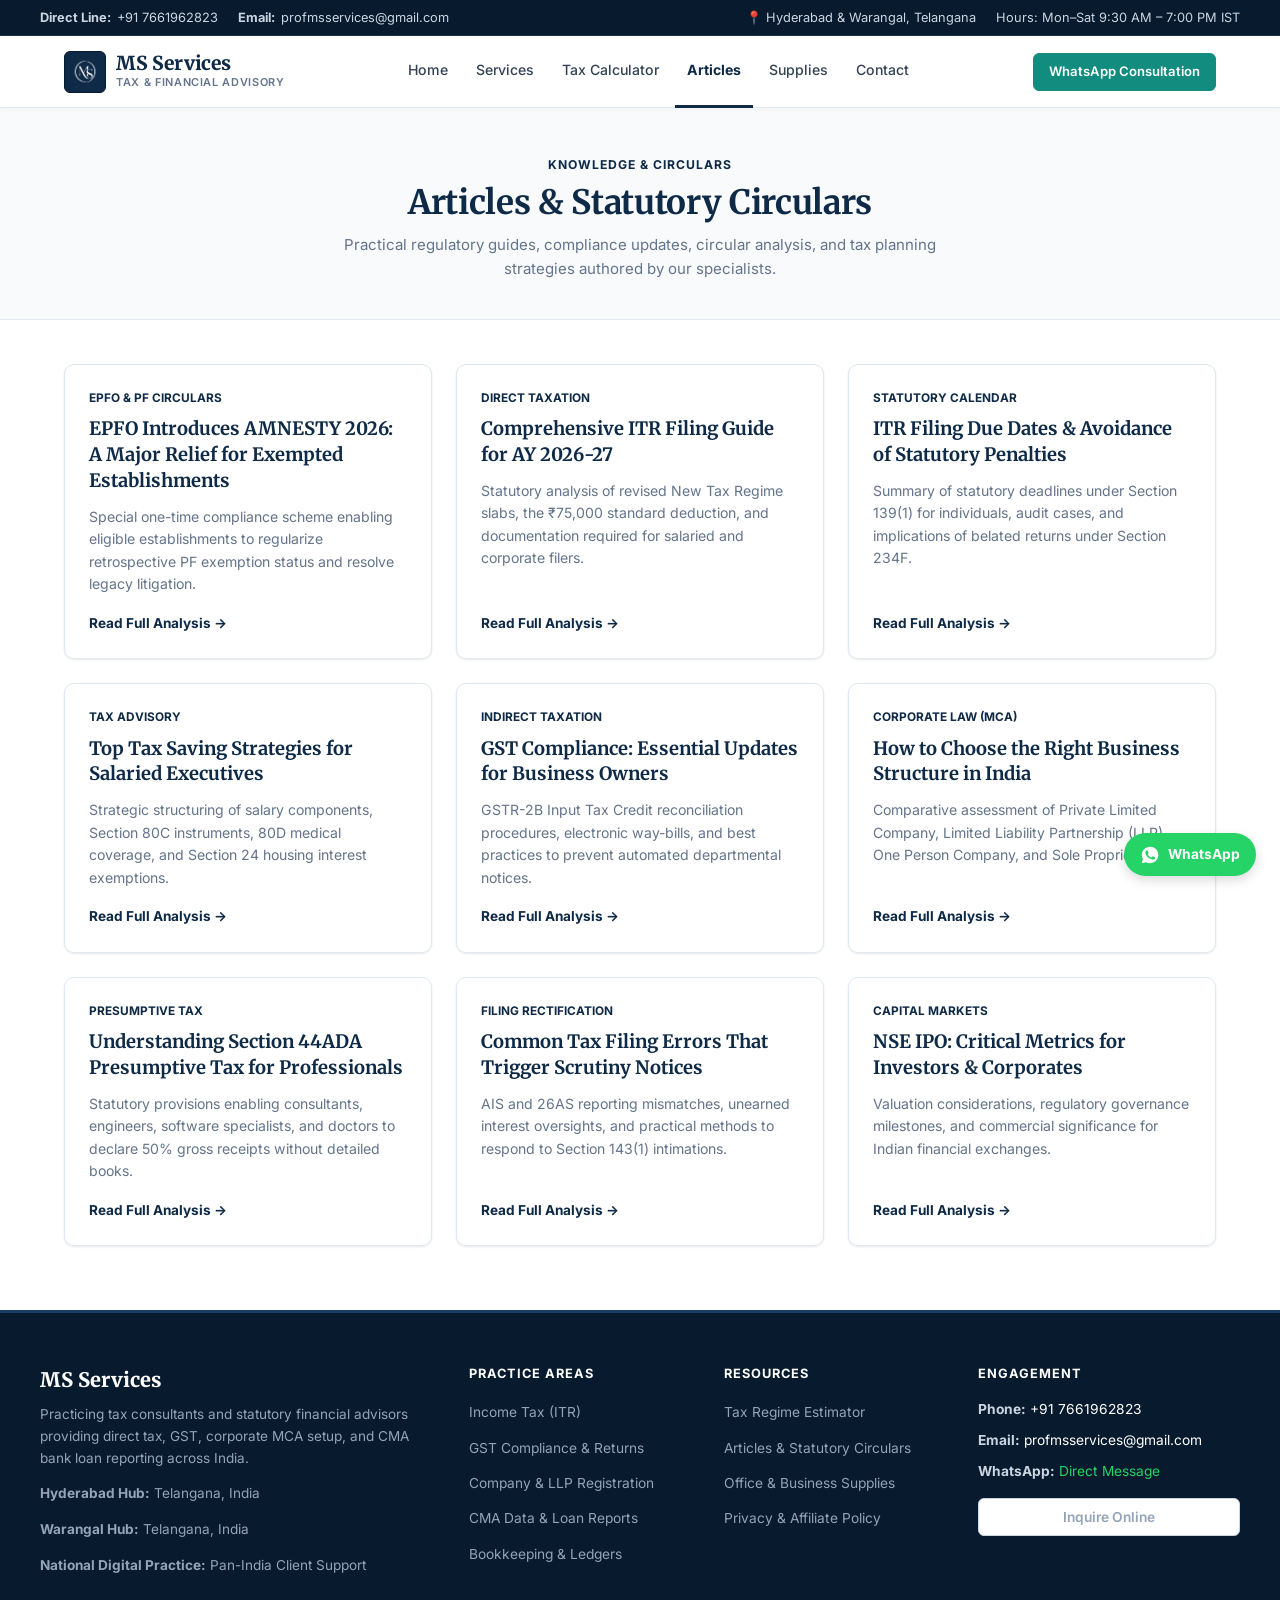
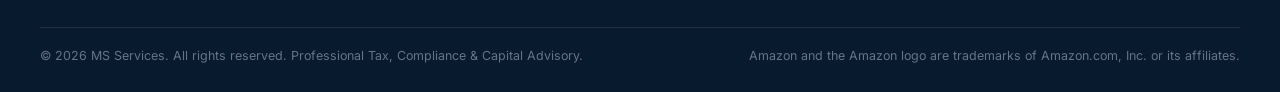
==== Blog.html @ 0d0933b2 "Serve website from repository root on Vercel" ====
<!DOCTYPE html>
<html lang="en">
<head>
  <meta charset="UTF-8">
  <meta name="viewport" content="width=device-width, initial-scale=1.0">
  <title>Articles &amp; Statutory Circulars | MS Services</title>
  <meta name="description" content="Stay updated with practical guides, regulatory alerts, EPFO circulars, GST changes, and tax planning strategies from MS Services.">
  <meta name="keywords" content="MS Services blog, tax updates, EPFO amnesty 2026, GST guide, income tax filing AY 2026-27">
  <meta name="author" content="MS Services">
  <meta property="og:title" content="Articles &amp; Statutory Circulars | MS Services">
  <meta property="og:description" content="Regulatory updates, statutory deadlines, and tax-saving strategies.">
  <meta property="og:image" content="./logo.png">
  <meta property="og:url" content="https://msservices.co.in/Blog.html">
  <meta property="og:type" content="website">
  <link rel="icon" href="./images/favicon.ico?v=20260416" type="image/x-icon">
  <link rel="preconnect" href="https://fonts.googleapis.com">
  <link rel="preconnect" href="https://fonts.gstatic.com" crossorigin>
  <link href="https://fonts.googleapis.com/css2?family=Inter:wght@400;500;600;700&family=Merriweather:ital,wght@0,300;0,400;0,700;0,900;1,300;1,400&display=swap" rel="stylesheet">
  <link rel="stylesheet" href="style.css">
  <script async src="https://www.googletagmanager.com/gtag/js?id=G-9DPBVBZS5V"></script>
  <script>
    window.dataLayer = window.dataLayer || [];
    function gtag(){dataLayer.push(arguments);}
    gtag('js', new Date());
    gtag('config', 'G-9DPBVBZS5V');
  </script>
</head>
<body>

  <!-- TOP UTILITY BAR -->
  <div class="utility-bar">
    <div class="utility-inner">
      <div class="utility-left">
        <span class="utility-item">
          <strong>Direct Line:</strong> <a href="tel:+917661962823">+91 7661962823</a>
        </span>
        <span class="utility-item">
          <strong>Email:</strong> <a href="mailto:profmsservices@gmail.com">profmsservices@gmail.com</a>
        </span>
      </div>
      <div class="utility-right">
        <span class="utility-item">📍 Hyderabad &amp; Warangal, Telangana</span>
        <span class="utility-item">Hours: Mon–Sat 9:30 AM – 7:00 PM IST</span>
      </div>
    </div>
  </div>

  <!-- NAVIGATION HEADER -->
  <header class="site-header">
    <div class="header-inner">
      <a href="index.html" class="brand-logo" aria-label="MS Services Home">
        <span class="logo-box">
          <img src="logo.png" alt="MS Services logo">
        </span>
        <div class="brand-info">
          <span class="brand-name">MS Services</span>
          <span class="brand-sub">Tax &amp; Financial Advisory</span>
        </div>
      </a>

      <nav class="desktop-nav" aria-label="Primary Navigation">
        <a href="index.html">Home</a>
        <a href="services.html">Services</a>
        <a href="index.html#calculator">Tax Calculator</a>
        <a href="Blog.html" class="active">Articles</a>
        <a href="products.html">Supplies</a>
        <a href="contact.html">Contact</a>
      </nav>

      <div class="header-actions">
        <a href="https://wa.me/917661962823?text=Hi%20MS%20Services,%20I%20would%20like%20to%20consult%20regarding%20tax%20and%20compliance%20services." target="_blank" rel="noopener" class="btn btn-whatsapp btn-sm">
          <span>WhatsApp Consultation</span>
        </a>
        <button class="mobile-toggle" id="mobile-menu-toggle" aria-label="Toggle navigation menu" aria-expanded="false">
          <span class="bar"></span>
          <span class="bar"></span>
          <span class="bar"></span>
        </button>
      </div>
    </div>

    <!-- Mobile Drawer -->
    <div class="mobile-drawer" id="mobile-drawer" aria-hidden="true">
      <div class="mobile-nav-links">
        <a href="index.html">Home</a>
        <a href="services.html">Services</a>
        <a href="index.html#calculator">Tax Calculator</a>
        <a href="Blog.html" class="active">Articles</a>
        <a href="products.html">Supplies</a>
        <a href="contact.html">Contact</a>
      </div>
      <div class="mobile-drawer-cta">
        <a href="https://wa.me/917661962823" target="_blank" rel="noopener" class="btn btn-whatsapp btn-block">Quick WhatsApp Chat</a>
      </div>
    </div>
  </header>

  <!-- PAGE HEADER BANNER (Consistent across all pages) -->
  <section class="page-header-banner">
    <div class="page-header-banner-inner">
      <span class="page-banner-eyebrow">Knowledge &amp; Circulars</span>
      <h1 class="page-banner-title">Articles &amp; Statutory Circulars</h1>
      <p class="page-banner-desc">Practical regulatory guides, compliance updates, circular analysis, and tax planning strategies authored by our specialists.</p>
    </div>
  </section>

  <!-- PAGE CONTENT CONTAINER -->
  <main class="page-content-container" id="main-content">

    <div class="blog-corporate-grid">
      <a class="blog-corporate-card" href="blog-detail.html?blog=epfo-amnesty-2026" data-blog-id="epfo-amnesty-2026">
        <div>
          <span class="blog-category-tag">EPFO &amp; PF Circulars</span>
          <h2>EPFO Introduces AMNESTY 2026: A Major Relief for Exempted Establishments</h2>
          <p style="font-size: 0.88rem; color: var(--text-muted); line-height: 1.6;">Special one-time compliance scheme enabling eligible establishments to regularize retrospective PF exemption status and resolve legacy litigation.</p>
        </div>
        <span class="blog-read-indicator">Read Full Analysis &rarr;</span>
      </a>

      <a class="blog-corporate-card" href="blog-detail.html?blog=itr-filing-ay-2026-27" data-blog-id="itr-filing-ay-2026-27">
        <div>
          <span class="blog-category-tag">Direct Taxation</span>
          <h2>Comprehensive ITR Filing Guide for AY 2026-27</h2>
          <p style="font-size: 0.88rem; color: var(--text-muted); line-height: 1.6;">Statutory analysis of revised New Tax Regime slabs, the ₹75,000 standard deduction, and documentation required for salaried and corporate filers.</p>
        </div>
        <span class="blog-read-indicator">Read Full Analysis &rarr;</span>
      </a>

      <a class="blog-corporate-card" href="blog-detail.html?blog=itr-filing-due-date-ay-2026-27" data-blog-id="itr-filing-due-date-ay-2026-27">
        <div>
          <span class="blog-category-tag">Statutory Calendar</span>
          <h2>ITR Filing Due Dates &amp; Avoidance of Statutory Penalties</h2>
          <p style="font-size: 0.88rem; color: var(--text-muted); line-height: 1.6;">Summary of statutory deadlines under Section 139(1) for individuals, audit cases, and implications of belated returns under Section 234F.</p>
        </div>
        <span class="blog-read-indicator">Read Full Analysis &rarr;</span>
      </a>

      <a class="blog-corporate-card" href="blog-detail.html?blog=tax-saving-tips" data-blog-id="tax-saving-tips">
        <div>
          <span class="blog-category-tag">Tax Advisory</span>
          <h2>Top Tax Saving Strategies for Salaried Executives</h2>
          <p style="font-size: 0.88rem; color: var(--text-muted); line-height: 1.6;">Strategic structuring of salary components, Section 80C instruments, 80D medical coverage, and Section 24 housing interest exemptions.</p>
        </div>
        <span class="blog-read-indicator">Read Full Analysis &rarr;</span>
      </a>

      <a class="blog-corporate-card" href="blog-detail.html?blog=gst-compliance" data-blog-id="gst-compliance">
        <div>
          <span class="blog-category-tag">Indirect Taxation</span>
          <h2>GST Compliance: Essential Updates for Business Owners</h2>
          <p style="font-size: 0.88rem; color: var(--text-muted); line-height: 1.6;">GSTR-2B Input Tax Credit reconciliation procedures, electronic way-bills, and best practices to prevent automated departmental notices.</p>
        </div>
        <span class="blog-read-indicator">Read Full Analysis &rarr;</span>
      </a>

      <a class="blog-corporate-card" href="blog-detail.html?blog=business-incorporation" data-blog-id="business-incorporation">
        <div>
          <span class="blog-category-tag">Corporate Law (MCA)</span>
          <h2>How to Choose the Right Business Structure in India</h2>
          <p style="font-size: 0.88rem; color: var(--text-muted); line-height: 1.6;">Comparative assessment of Private Limited Company, Limited Liability Partnership (LLP), One Person Company, and Sole Proprietorship.</p>
        </div>
        <span class="blog-read-indicator">Read Full Analysis &rarr;</span>
      </a>

      <a class="blog-corporate-card" href="blog-detail.html?blog=financial-planning" data-blog-id="financial-planning">
        <div>
          <span class="blog-category-tag">Presumptive Tax</span>
          <h2>Understanding Section 44ADA Presumptive Tax for Professionals</h2>
          <p style="font-size: 0.88rem; color: var(--text-muted); line-height: 1.6;">Statutory provisions enabling consultants, engineers, software specialists, and doctors to declare 50% gross receipts without detailed books.</p>
        </div>
        <span class="blog-read-indicator">Read Full Analysis &rarr;</span>
      </a>

      <a class="blog-corporate-card" href="blog-detail.html?blog=income-tax-filing" data-blog-id="income-tax-filing">
        <div>
          <span class="blog-category-tag">Filing Rectification</span>
          <h2>Common Tax Filing Errors That Trigger Scrutiny Notices</h2>
          <p style="font-size: 0.88rem; color: var(--text-muted); line-height: 1.6;">AIS and 26AS reporting mismatches, unearned interest oversights, and practical methods to respond to Section 143(1) intimations.</p>
        </div>
        <span class="blog-read-indicator">Read Full Analysis &rarr;</span>
      </a>

      <a class="blog-corporate-card" href="blog-detail.html?blog=nse-ipo" data-blog-id="nse-ipo">
        <div>
          <span class="blog-category-tag">Capital Markets</span>
          <h2>NSE IPO: Critical Metrics for Investors &amp; Corporates</h2>
          <p style="font-size: 0.88rem; color: var(--text-muted); line-height: 1.6;">Valuation considerations, regulatory governance milestones, and commercial significance for Indian financial exchanges.</p>
        </div>
        <span class="blog-read-indicator">Read Full Analysis &rarr;</span>
      </a>
    </div>
  </main>

  <!-- FOOTER -->
  <footer class="site-footer">
    <div class="footer-inner">
      <div class="footer-top-grid">
        <div class="footer-brand">
          <h3>MS Services</h3>
          <p>Practicing tax consultants and statutory financial advisors providing direct tax, GST, corporate MCA setup, and CMA bank loan reporting across India.</p>
          <div class="footer-offices-box">
            <p><strong>Hyderabad Hub:</strong> Telangana, India</p>
            <p><strong>Warangal Hub:</strong> Telangana, India</p>
            <p style="margin-top: 4px;"><strong>National Digital Practice:</strong> Pan-India Client Support</p>
          </div>
        </div>

        <div class="footer-col-nav">
          <h4>Practice Areas</h4>
          <ul>
            <li><a href="services.html?service=it-filings">Income Tax (ITR)</a></li>
            <li><a href="services.html?service=gst-filings">GST Compliance &amp; Returns</a></li>
            <li><a href="services.html?service=incorporation">Company &amp; LLP Registration</a></li>
            <li><a href="services.html?service=project-reporting">CMA Data &amp; Loan Reports</a></li>
            <li><a href="services.html?service=accounting-bookkeeping">Bookkeeping &amp; Ledgers</a></li>
          </ul>
        </div>

        <div class="footer-col-nav">
          <h4>Resources</h4>
          <ul>
            <li><a href="index.html#calculator">Tax Regime Estimator</a></li>
            <li><a href="Blog.html">Articles &amp; Statutory Circulars</a></li>
            <li><a href="products.html">Office &amp; Business Supplies</a></li>
            <li><a href="privacy-policy.html">Privacy &amp; Affiliate Policy</a></li>
          </ul>
        </div>

        <div class="footer-col-nav">
          <h4>Engagement</h4>
          <p style="font-size: 0.86rem; color: #cbd5e1; margin-bottom: 8px;"><strong>Phone:</strong> <a href="tel:+917661962823" style="color:#ffffff;">+91 7661962823</a></p>
          <p style="font-size: 0.86rem; color: #cbd5e1; margin-bottom: 8px;"><strong>Email:</strong> <a href="mailto:profmsservices@gmail.com" style="color:#ffffff;">profmsservices@gmail.com</a></p>
          <p style="font-size: 0.86rem; color: #cbd5e1; margin-bottom: 16px;"><strong>WhatsApp:</strong> <a href="https://wa.me/917661962823" target="_blank" rel="noopener" style="color:#25d366;">Direct Message</a></p>
          <a href="contact.html" class="btn btn-secondary btn-sm btn-block">Inquire Online</a>
        </div>
      </div>

      <div class="footer-bottom-bar">
        <p>&copy; 2026 MS Services. All rights reserved. Professional Tax, Compliance &amp; Capital Advisory.</p>
        <p>Amazon and the Amazon logo are trademarks of Amazon.com, Inc. or its affiliates.</p>
      </div>
    </div>
  </footer>

  <!-- Floating WhatsApp CTA (Refined) -->
  <a href="https://wa.me/917661962823?text=Hi%20MS%20Services,%20I%20would%20like%20to%20consult%20regarding%20tax%20and%20compliance%20services." target="_blank" rel="noopener" class="floating-whatsapp" aria-label="WhatsApp Consultation">
    <svg viewBox="0 0 24 24" aria-hidden="true" fill="currentColor">
      <path d="M12.04 2c-5.46 0-9.91 4.45-9.91 9.91 0 1.75.46 3.45 1.32 4.95L2.05 22l5.25-1.38c1.45.79 3.08 1.21 4.74 1.21 5.46 0 9.91-4.45 9.91-9.91 0-2.65-1.03-5.14-2.9-7.01A9.82 9.82 0 0012.04 2zm5.79 14.07c-.24.68-1.4 1.25-1.93 1.29-.49.03-1.12.05-1.81-.11-.42-.11-.96-.31-1.66-.61-2.9-1.25-4.79-4.15-4.94-4.35-.15-.2-1.18-1.56-1.18-2.97 0-1.41.75-2.11 1.01-2.4.26-.29.58-.36.78-.36.19 0 .39 0 .56.01.18.01.43-.07.67.51.24.58.83 2.03.91 2.18.07.15.12.33.02.53-.1.2-.15.33-.3.5-.15.18-.32.4-.45.54-.15.15-.3.31-.13.61.17.29.76 1.25 1.63 2.02 1.12.99 2.07 1.3 2.36 1.45.29.15.46.12.63-.07.17-.2.74-.86.94-1.15.2-.29.4-.24.67-.14.27.1 1.72.81 2.02.96.3.15.5.22.57.35.07.12.07.7-.17 1.38z"/>
    </svg>
    <span>WhatsApp</span>
  </a>

  <script src="script.js"></script>
</body>
</html>
---- style.css ----
/* ===================================================================
   MS SERVICES - PROFESSIONAL CORPORATE DESIGN SYSTEM
   Chartered Tax, Statutory Compliance & Financial Advisory
   Clean, Authoritative, Institutional Design
   =================================================================== */

:root {
  /* Brand Palette - Deep Corporate Navy & Trust Tones */
  --navy-primary: #0e2a47;
  --navy-dark: #081a2e;
  --navy-light: #183e66;
  --navy-surface: #f0f4f8;

  --accent-gold: #9a6b22;
  --accent-gold-light: #fef3c7;
  --accent-green: #0d5f3a;
  --accent-green-light: #ecfdf5;

  /* Surfaces & Neutrals */
  --bg-page: #ffffff;
  --bg-subtle: #f8fafc;
  --bg-muted: #f1f5f9;
  --bg-card: #ffffff;
  --bg-highlight: #f8fafc;

  /* Borders & Dividers */
  --border-hairline: #e2e8f0;
  --border-medium: #cbd5e1;
  --border-focus: #0e2a47;

  /* Text Colors */
  --text-heading: #0f172a;
  --text-body: #334155;
  --text-muted: #64748b;
  --text-light: #94a3b8;
  --text-inverse: #ffffff;

  /* Amazon Affiliate Brand */
  --amazon-gold: #e67a00;
  --amazon-gold-hover: #cc6c00;

  /* Typography */
  --font-serif: 'Merriweather', Georgia, 'Times New Roman', serif;
  --font-sans: 'Inter', -apple-system, BlinkMacSystemFont, 'Segoe UI', Roboto, sans-serif;

  /* Geometry & Shadows */
  --radius-xs: 4px;
  --radius-sm: 6px;
  --radius-md: 10px;
  --radius-lg: 14px;
  --shadow-subtle: 0 1px 3px rgba(15, 23, 42, 0.06), 0 1px 2px rgba(15, 23, 42, 0.04);
  --shadow-card: 0 4px 6px -1px rgba(15, 23, 42, 0.05), 0 2px 4px -2px rgba(15, 23, 42, 0.05);
  --shadow-hover: 0 10px 15px -3px rgba(15, 23, 42, 0.08), 0 4px 6px -4px rgba(15, 23, 42, 0.04);
  --transition-normal: 0.15s ease-in-out;
}

/* Base Reset */
*, *::before, *::after {
  box-sizing: border-box;
  margin: 0;
  padding: 0;
}

html {
  font-size: 16px;
  scroll-behavior: smooth;
  scroll-padding-top: 110px;
}

body {
  min-height: 100vh;
  display: flex;
  flex-direction: column;
  background-color: var(--bg-page);
  color: var(--text-body);
  font-family: var(--font-sans);
  line-height: 1.65;
  -webkit-font-smoothing: antialiased;
  -moz-osx-font-smoothing: grayscale;
  overflow-x: hidden;
}

a {
  color: inherit;
  text-decoration: none;
  transition: color var(--transition-normal);
}

img, svg {
  display: block;
  max-width: 100%;
}

button, input, textarea, select {
  font: inherit;
}

/* ===================================================================
   TOP UTILITY BAR (STABLE FIXED HEIGHT)
   =================================================================== */
.utility-bar {
  background-color: var(--navy-dark);
  color: #cbd5e1;
  font-size: 0.8rem;
  height: 36px;
  min-height: 36px;
  max-height: 36px;
  padding: 0 24px;
  display: flex;
  align-items: center;
  border-bottom: 1px solid rgba(255, 255, 255, 0.1);
  box-sizing: border-box;
}

.utility-inner {
  max-width: 1200px;
  width: 100%;
  margin: 0 auto;
  display: flex;
  align-items: center;
  justify-content: space-between;
  gap: 16px;
}

.utility-left, .utility-right {
  display: flex;
  align-items: center;
  gap: 20px;
  white-space: nowrap;
}

.utility-item {
  display: inline-flex;
  align-items: center;
  gap: 6px;
}

.utility-item a:hover {
  color: #ffffff;
  text-decoration: underline;
}

/* ===================================================================
   NAVIGATION HEADER (FIXED 72PX - ZERO LAYOUT SHIFT OR JUMP)
   =================================================================== */
.site-header {
  position: sticky;
  top: 0;
  left: 0;
  right: 0;
  z-index: 100;
  background-color: #ffffff;
  border-bottom: 1px solid var(--border-hairline);
  box-shadow: 0 2px 4px rgba(15, 23, 42, 0.03);
  height: 72px;
  min-height: 72px;
  max-height: 72px;
  box-sizing: border-box;
}

.header-inner {
  max-width: 1200px;
  width: 100%;
  margin: 0 auto;
  padding: 0 24px;
  height: 72px;
  min-height: 72px;
  max-height: 72px;
  display: flex;
  align-items: center;
  justify-content: space-between;
  gap: 16px;
  box-sizing: border-box;
}

.brand-logo {
  display: flex;
  align-items: center;
  gap: 10px;
  text-decoration: none;
  flex-shrink: 0;
}

.logo-box {
  width: 42px;
  height: 42px;
  border-radius: var(--radius-sm);
  background-color: var(--navy-primary);
  border: 1px solid var(--navy-dark);
  display: flex;
  align-items: center;
  justify-content: center;
  padding: 5px;
  flex-shrink: 0;
}

.logo-box img {
  width: 100%;
  height: 100%;
  object-fit: contain;
}

.brand-info {
  display: flex;
  flex-direction: column;
  white-space: nowrap;
}

.brand-name {
  font-size: 1.2rem;
  font-weight: 800;
  color: var(--navy-primary);
  font-family: var(--font-serif);
  letter-spacing: -0.01em;
  line-height: 1.15;
  white-space: nowrap;
}

.brand-sub {
  font-size: 0.68rem;
  font-weight: 600;
  color: var(--text-muted);
  text-transform: uppercase;
  letter-spacing: 0.06em;
  white-space: nowrap;
}

.desktop-nav {
  display: flex;
  align-items: center;
  gap: 4px;
  height: 72px;
  flex-shrink: 0;
}

.desktop-nav a {
  display: inline-flex;
  align-items: center;
  height: 72px;
  padding: 0 12px;
  font-size: 0.88rem;
  font-weight: 500;
  color: var(--text-body);
  white-space: nowrap;
  border-bottom: 3px solid transparent;
  box-sizing: border-box;
  line-height: 1;
  transition: color var(--transition-normal), border-color var(--transition-normal);
}

.desktop-nav a:hover {
  color: var(--navy-primary);
  border-bottom-color: var(--border-medium);
}

.desktop-nav a.active {
  color: var(--navy-primary);
  font-weight: 700;
  border-bottom-color: var(--navy-primary);
}

.header-actions {
  display: flex;
  align-items: center;
  gap: 12px;
  flex-shrink: 0;
}

/* Institutional Button Component Styles */
.btn {
  display: inline-flex;
  align-items: center;
  justify-content: center;
  gap: 8px;
  padding: 9px 18px;
  font-size: 0.88rem;
  font-weight: 600;
  border-radius: var(--radius-sm);
  border: 1px solid transparent;
  cursor: pointer;
  transition: all var(--transition-normal);
  white-space: nowrap;
  text-decoration: none;
  box-sizing: border-box;
}

.btn-primary {
  background-color: var(--navy-primary);
  color: #ffffff;
  border-color: var(--navy-primary);
}

.btn-primary:hover {
  background-color: var(--navy-dark);
  border-color: var(--navy-dark);
}

.btn-secondary {
  background-color: #ffffff;
  color: var(--navy-primary);
  border-color: var(--border-medium);
}

.btn-secondary:hover {
  background-color: var(--bg-subtle);
  border-color: var(--navy-primary);
}

.btn-whatsapp {
  background-color: #128c7e;
  color: #ffffff;
  border-color: #128c7e;
}

.btn-whatsapp:hover {
  background-color: #075e54;
}

.btn-sm {
  height: 38px;
  padding: 0 15px;
  font-size: 0.82rem;
}

.btn-block {
  width: 100%;
}

/* Mobile Toggle Hamburger */
.mobile-toggle {
  display: none;
  flex-direction: column;
  justify-content: center;
  align-items: center;
  gap: 5px;
  width: 38px;
  height: 38px;
  background: var(--bg-subtle);
  border: 1px solid var(--border-hairline);
  border-radius: var(--radius-sm);
  cursor: pointer;
}

.mobile-toggle .bar {
  width: 18px;
  height: 2px;
  background-color: var(--navy-primary);
  border-radius: 1px;
  transition: all var(--transition-normal);
}

.mobile-toggle.active .bar:nth-child(1) {
  transform: translateY(7px) rotate(45deg);
}
.mobile-toggle.active .bar:nth-child(2) {
  opacity: 0;
}
.mobile-toggle.active .bar:nth-child(3) {
  transform: translateY(-7px) rotate(-45deg);
}

.mobile-drawer {
  display: none;
  background: #ffffff;
  border-bottom: 1px solid var(--border-hairline);
  padding: 16px 24px 20px;
  box-shadow: 0 10px 15px -3px rgba(0, 0, 0, 0.05);
}

.mobile-drawer.open {
  display: block;
}

.mobile-nav-links {
  display: flex;
  flex-direction: column;
  gap: 4px;
  margin-bottom: 16px;
}

.mobile-nav-links a {
  padding: 10px 12px;
  font-size: 0.95rem;
  font-weight: 500;
  color: var(--text-heading);
  border-radius: var(--radius-sm);
}

.mobile-nav-links a:hover, .mobile-nav-links a.active {
  background-color: var(--bg-subtle);
  color: var(--navy-primary);
  font-weight: 600;
}

/* ===================================================================
   STANDARDIZED PAGE TITLE BANNER (FIXED AREA & UNIFORM SIZE)
   Fixes the heading size and layout shift across all subpages
   =================================================================== */
.page-header-banner {
  background-color: var(--bg-subtle);
  border-bottom: 1px solid var(--border-hairline);
  padding: 42px 24px 38px;
  text-align: center;
  width: 100%;
  box-sizing: border-box;
}

.page-header-banner-inner {
  max-width: 860px;
  margin: 0 auto;
}

.page-banner-eyebrow {
  display: inline-block;
  font-size: 0.76rem;
  font-weight: 700;
  text-transform: uppercase;
  letter-spacing: 0.08em;
  color: var(--navy-primary);
  margin-bottom: 8px;
  line-height: 1.2;
}

.page-banner-title {
  font-family: var(--font-serif);
  font-size: 2.1rem; /* FIXED UNIFORM SIZE ACROSS ALL INTERIOR PAGES */
  font-weight: 700;
  color: var(--navy-primary);
  line-height: 1.25;
  margin: 0 auto 10px;
  letter-spacing: -0.01em;
}

.page-banner-desc {
  font-size: 0.94rem;
  color: var(--text-muted);
  line-height: 1.6;
  max-width: 650px;
  margin: 0 auto;
}

.page-content-container {
  max-width: 1200px;
  margin: 0 auto;
  padding: 44px 24px 64px;
  width: 100%;
  box-sizing: border-box;
}

/* ===================================================================
   HERO SECTION (HOMEPAGE - STABLE FIXED GEOMETRY)
   =================================================================== */
.hero-corporate {
  background: linear-gradient(to bottom, #f8fafc 0%, #ffffff 100%);
  border-bottom: 1px solid var(--border-hairline);
  padding: 56px 24px 50px;
  box-sizing: border-box;
}

.hero-container {
  max-width: 1200px;
  margin: 0 auto;
  display: grid;
  grid-template-columns: 1.2fr 0.8fr;
  gap: 48px;
  align-items: center;
}

.hero-eyebrow {
  display: inline-block;
  font-size: 0.78rem;
  font-weight: 700;
  color: var(--navy-primary);
  text-transform: uppercase;
  letter-spacing: 0.08em;
  margin-bottom: 12px;
  border-bottom: 2px solid var(--navy-primary);
  padding-bottom: 2px;
}

.hero-title {
  font-family: var(--font-serif);
  font-size: 2.4rem; /* FIXED STABLE HERO HEADING */
  font-weight: 800;
  line-height: 1.2;
  color: var(--navy-primary);
  letter-spacing: -0.02em;
  margin-bottom: 16px;
}

.hero-text {
  font-size: 1.02rem;
  color: var(--text-body);
  line-height: 1.7;
  margin-bottom: 26px;
}

.hero-btn-row {
  display: flex;
  align-items: center;
  gap: 14px;
  flex-wrap: wrap;
  margin-bottom: 30px;
}

.hero-trust-bullets {
  display: flex;
  flex-wrap: wrap;
  gap: 18px;
  padding-top: 20px;
  border-top: 1px solid var(--border-hairline);
}

.trust-bullet {
  display: inline-flex;
  align-items: center;
  gap: 8px;
  font-size: 0.85rem;
  font-weight: 600;
  color: var(--text-heading);
}

.trust-check {
  width: 18px;
  height: 18px;
  color: var(--accent-green);
  flex-shrink: 0;
}

/* Hero Right Summary Card */
.hero-overview-card {
  background-color: #ffffff;
  border: 1px solid var(--border-hairline);
  border-radius: var(--radius-md);
  padding: 28px;
  box-shadow: var(--shadow-card);
}

.overview-card-header {
  border-bottom: 1px solid var(--border-hairline);
  padding-bottom: 14px;
  margin-bottom: 18px;
}

.overview-card-header h3 {
  font-size: 1.15rem;
  font-weight: 700;
  color: var(--navy-primary);
  font-family: var(--font-serif);
}

.overview-card-header p {
  font-size: 0.82rem;
  color: var(--text-muted);
}

.stat-grid-2x2 {
  display: grid;
  grid-template-columns: 1fr 1fr;
  gap: 14px;
  margin-bottom: 18px;
}

.stat-box {
  background-color: var(--bg-subtle);
  border: 1px solid var(--border-hairline);
  border-radius: var(--radius-sm);
  padding: 12px;
  text-align: center;
}

.stat-val {
  display: block;
  font-size: 1.5rem;
  font-weight: 800;
  color: var(--navy-primary);
  line-height: 1.2;
}

.stat-desc {
  display: block;
  font-size: 0.78rem;
  color: var(--text-muted);
  font-weight: 500;
  margin-top: 2px;
}

.overview-contact-quick {
  background-color: var(--navy-surface);
  border-radius: var(--radius-sm);
  padding: 12px 16px;
  font-size: 0.85rem;
  color: var(--navy-primary);
  display: flex;
  align-items: center;
  justify-content: space-between;
}

.overview-contact-quick a {
  font-weight: 700;
  text-decoration: underline;
}

/* ===================================================================
   STATUTORY COMPLIANCE NOTICE BAR
   =================================================================== */
.notice-strip {
  background-color: var(--bg-subtle);
  border-bottom: 1px solid var(--border-hairline);
  padding: 12px 24px;
  font-size: 0.86rem;
}

.notice-inner {
  max-width: 1200px;
  margin: 0 auto;
  display: flex;
  align-items: center;
  justify-content: space-between;
  gap: 16px;
  flex-wrap: wrap;
}

.notice-label {
  display: inline-flex;
  align-items: center;
  gap: 8px;
  font-weight: 700;
  color: var(--navy-primary);
}

.notice-dates-list {
  display: flex;
  align-items: center;
  gap: 20px;
  flex-wrap: wrap;
  color: var(--text-body);
}

.notice-item strong {
  color: var(--navy-primary);
}

/* ===================================================================
   SECTION COMMONS (STANDARDIZED SPACING)
   =================================================================== */
.section-block {
  padding: 56px 24px;
  max-width: 1200px;
  margin: 0 auto;
  width: 100%;
  box-sizing: border-box;
}

.section-head {
  text-align: center;
  max-width: 720px;
  margin: 0 auto 36px;
}

.section-eyebrow {
  font-size: 0.78rem;
  font-weight: 700;
  text-transform: uppercase;
  letter-spacing: 0.08em;
  color: var(--navy-primary);
  display: block;
  margin-bottom: 6px;
}

.section-title {
  font-family: var(--font-serif);
  font-size: 2rem; /* FIXED UNIFORM SECTION HEADING */
  font-weight: 700;
  color: var(--navy-primary);
  letter-spacing: -0.01em;
  margin-bottom: 10px;
}

.section-desc {
  font-size: 0.94rem;
  color: var(--text-muted);
  line-height: 1.6;
}

/* ===================================================================
   TAX REGIME CALCULATOR (BANKING WORKSHEET STYLE)
   =================================================================== */
.calc-worksheet-card {
  background-color: #ffffff;
  border: 1px solid var(--border-hairline);
  border-radius: var(--radius-md);
  box-shadow: var(--shadow-card);
  overflow: hidden;
  display: grid;
  grid-template-columns: 1.15fr 0.85fr;
}

.calc-worksheet-form {
  padding: 32px;
  background-color: #ffffff;
  border-right: 1px solid var(--border-hairline);
}

.calc-form-title {
  font-size: 1.15rem;
  font-weight: 700;
  color: var(--navy-primary);
  margin-bottom: 4px;
  font-family: var(--font-serif);
}

.calc-form-subtitle {
  font-size: 0.84rem;
  color: var(--text-muted);
  margin-bottom: 22px;
}

.calc-row {
  margin-bottom: 16px;
}

.calc-row label {
  display: flex;
  justify-content: space-between;
  align-items: center;
  font-size: 0.86rem;
  font-weight: 600;
  color: var(--text-heading);
  margin-bottom: 6px;
}

.calc-row .sub-text {
  font-size: 0.75rem;
  color: var(--text-muted);
  font-weight: 400;
}

.input-with-symbol {
  position: relative;
  display: flex;
  align-items: center;
}

.symbol-prefix {
  position: absolute;
  left: 12px;
  color: var(--text-muted);
  font-weight: 600;
  font-size: 0.95rem;
}

.calc-input {
  width: 100%;
  padding: 9px 12px 9px 28px;
  border: 1px solid var(--border-medium);
  border-radius: var(--radius-xs);
  font-size: 0.95rem;
  color: var(--text-heading);
  background-color: #ffffff;
}

.calc-input:focus {
  outline: none;
  border-color: var(--navy-primary);
  box-shadow: 0 0 0 2px rgba(14, 42, 71, 0.1);
}

.calc-range {
  width: 100%;
  margin-top: 6px;
  accent-color: var(--navy-primary);
}

/* Calculator Output Panel */
.calc-worksheet-output {
  padding: 32px;
  background-color: var(--bg-subtle);
  display: flex;
  flex-direction: column;
  justify-content: space-between;
  gap: 20px;
}

.output-header h3 {
  font-size: 1.15rem;
  font-weight: 700;
  color: var(--navy-primary);
  font-family: var(--font-serif);
  margin-bottom: 4px;
}

.output-header p {
  font-size: 0.82rem;
  color: var(--text-muted);
}

.recommendation-pill {
  display: inline-block;
  padding: 5px 12px;
  border-radius: var(--radius-xs);
  font-size: 0.82rem;
  font-weight: 700;
  margin-top: 10px;
}

.badge-new-regime {
  background-color: #d1fae5;
  color: #065f46;
  border: 1px solid #a7f3d0;
}

.badge-old-regime {
  background-color: #e0f2fe;
  color: #075985;
  border: 1px solid #bae6fd;
}

.badge-neutral {
  background-color: #f1f5f9;
  color: #475569;
  border: 1px solid #cbd5e1;
}

.regime-table-wrap {
  background-color: #ffffff;
  border: 1px solid var(--border-hairline);
  border-radius: var(--radius-xs);
  overflow: hidden;
}

.regime-table {
  width: 100%;
  border-collapse: collapse;
  font-size: 0.88rem;
}

.regime-table th {
  background-color: #f8fafc;
  padding: 10px 14px;
  text-align: left;
  font-weight: 600;
  color: var(--text-muted);
  font-size: 0.78rem;
  text-transform: uppercase;
  border-bottom: 1px solid var(--border-hairline);
}

.regime-table td {
  padding: 12px 14px;
  border-bottom: 1px solid var(--border-hairline);
  color: var(--text-heading);
}

.regime-table tr:last-child td {
  border-bottom: none;
}

.regime-table .tax-number {
  font-weight: 700;
  font-size: 1.05rem;
  text-align: right;
}

.savings-highlight-box {
  background-color: #ffffff;
  border: 1px solid var(--border-hairline);
  border-left: 4px solid var(--accent-green);
  border-radius: var(--radius-xs);
  padding: 14px 18px;
}

.savings-highlight-box span {
  font-size: 0.8rem;
  color: var(--text-muted);
  display: block;
}

.savings-highlight-box strong {
  font-size: 1.3rem;
  color: var(--accent-green);
  font-weight: 800;
}

/* ===================================================================
   SERVICES GRID (INSTITUTIONAL DIRECTORY)
   =================================================================== */
.services-dir-grid {
  display: grid;
  grid-template-columns: repeat(3, 1fr);
  gap: 24px;
}

.corporate-service-card {
  background-color: #ffffff;
  border: 1px solid var(--border-hairline);
  border-radius: var(--radius-md);
  padding: 26px;
  display: flex;
  flex-direction: column;
  justify-content: space-between;
  box-shadow: var(--shadow-subtle);
  transition: all var(--transition-normal);
}

.corporate-service-card:hover {
  border-color: var(--navy-primary);
  box-shadow: var(--shadow-hover);
  transform: translateY(-2px);
}

.service-card-header {
  display: flex;
  align-items: center;
  gap: 14px;
  margin-bottom: 14px;
}

.service-icon-frame {
  width: 44px;
  height: 44px;
  border-radius: var(--radius-sm);
  background-color: var(--navy-surface);
  border: 1px solid var(--border-hairline);
  padding: 8px;
  flex-shrink: 0;
}

.service-icon-frame img {
  width: 100%;
  height: 100%;
  object-fit: contain;
}

.service-item-title {
  font-family: var(--font-serif);
  font-size: 1.15rem;
  font-weight: 700;
  color: var(--navy-primary);
  line-height: 1.3;
}

.service-item-desc {
  font-size: 0.9rem;
  color: var(--text-body);
  line-height: 1.6;
  margin-bottom: 16px;
}

.service-checklist {
  list-style: none;
  display: flex;
  flex-direction: column;
  gap: 8px;
  margin-bottom: 20px;
  border-top: 1px solid var(--border-hairline);
  padding-top: 14px;
}

.service-checklist li {
  font-size: 0.84rem;
  color: var(--text-muted);
  display: flex;
  align-items: flex-start;
  gap: 8px;
}

.service-checklist li::before {
  content: "•";
  color: var(--navy-primary);
  font-weight: bold;
}

.service-action-link {
  font-size: 0.86rem;
  font-weight: 700;
  color: var(--navy-primary);
  display: inline-flex;
  align-items: center;
  gap: 6px;
}

.service-action-link:hover {
  text-decoration: underline;
}

/* ===================================================================
   SERVICE PICKER INTERACTIVE BUTTONS
   =================================================================== */
.service-picker-card, .showcase-service-option {
  width: 100%;
  padding: 10px 14px;
  background-color: #ffffff;
  border: 1px solid var(--border-hairline);
  border-radius: var(--radius-xs);
  display: flex;
  align-items: center;
  gap: 10px;
  font-size: 0.88rem;
  font-weight: 600;
  color: var(--text-heading);
  cursor: pointer;
  text-align: left;
  transition: all var(--transition-normal);
  box-sizing: border-box;
}

.service-picker-card img, .showcase-service-option img {
  width: 20px;
  height: 20px;
  object-fit: contain;
}

.service-picker-card:hover, .showcase-service-option:hover {
  background-color: var(--bg-subtle);
  border-color: var(--border-medium);
}

.service-picker-card.active, .showcase-service-option.active {
  background-color: var(--navy-surface);
  border-color: var(--navy-primary);
  color: var(--navy-primary);
  font-weight: 700;
}

.service-detail-layout {
  display: grid;
  grid-template-columns: 280px 1fr;
  gap: 32px;
  align-items: flex-start;
}

/* ===================================================================
   WHY MS SERVICES (INSTITUTIONAL PILLARS)
   =================================================================== */
.why-section-corporate {
  background-color: var(--bg-subtle);
  border-top: 1px solid var(--border-hairline);
  border-bottom: 1px solid var(--border-hairline);
  padding: 56px 24px;
}

.why-grid-4col {
  max-width: 1200px;
  margin: 0 auto;
  display: grid;
  grid-template-columns: repeat(4, 1fr);
  gap: 24px;
}

.why-column {
  background-color: #ffffff;
  border: 1px solid var(--border-hairline);
  border-radius: var(--radius-md);
  padding: 24px;
  box-shadow: var(--shadow-subtle);
}

.why-number {
  font-size: 0.78rem;
  font-weight: 800;
  color: var(--navy-primary);
  letter-spacing: 0.08em;
  margin-bottom: 8px;
  display: block;
}

.why-column h4 {
  font-family: var(--font-serif);
  font-size: 1.05rem;
  font-weight: 700;
  color: var(--navy-primary);
  margin-bottom: 8px;
}

.why-column p {
  font-size: 0.86rem;
  color: var(--text-muted);
  line-height: 1.6;
}

/* ===================================================================
   CURATED OFFICE & BUSINESS PICKS (AMAZON AFFILIATE)
   =================================================================== */
.affiliate-disclaimer-card {
  background-color: #fffbeb;
  border: 1px solid #fde68a;
  border-left: 4px solid var(--amazon-gold);
  border-radius: var(--radius-sm);
  padding: 14px 18px;
  margin-bottom: 26px;
  font-size: 0.84rem;
  color: #78350f;
  line-height: 1.5;
}

.products-filter-bar {
  display: flex;
  align-items: center;
  justify-content: space-between;
  gap: 16px;
  flex-wrap: wrap;
  margin-bottom: 28px;
  padding-bottom: 18px;
  border-bottom: 1px solid var(--border-hairline);
}

.search-input-wrap {
  flex: 1;
  min-width: 260px;
  max-width: 400px;
}

.search-field {
  width: 100%;
  padding: 9px 12px;
  border: 1px solid var(--border-medium);
  border-radius: var(--radius-sm);
  font-size: 0.88rem;
  color: var(--text-heading);
  background-color: #ffffff;
}

.search-field:focus {
  outline: none;
  border-color: var(--navy-primary);
}

.filter-pills-row {
  display: flex;
  gap: 8px;
  flex-wrap: wrap;
}

.product-filter-btn {
  padding: 6px 13px;
  border-radius: var(--radius-xs);
  background-color: var(--bg-subtle);
  border: 1px solid var(--border-hairline);
  color: var(--text-body);
  font-size: 0.82rem;
  font-weight: 500;
  cursor: pointer;
  transition: all var(--transition-normal);
}

.product-filter-btn:hover {
  background-color: var(--bg-muted);
}

.product-filter-btn.active {
  background-color: var(--navy-primary);
  border-color: var(--navy-primary);
  color: #ffffff;
  font-weight: 600;
}

/* Amazon Product Cards */
.products-directory-grid {
  display: grid;
  grid-template-columns: repeat(3, 1fr);
  gap: 24px;
  margin-bottom: 36px;
}

.amazon-catalog-card {
  background-color: #ffffff;
  border: 1px solid var(--border-hairline);
  border-radius: var(--radius-md);
  padding: 22px;
  display: flex;
  flex-direction: column;
  justify-content: space-between;
  box-shadow: var(--shadow-subtle);
  transition: all var(--transition-normal);
}

.amazon-catalog-card:hover {
  border-color: var(--amazon-gold);
  box-shadow: var(--shadow-card);
}

.catalog-card-body {
  display: flex;
  flex-direction: column;
  height: 100%;
}

.catalog-card-meta {
  display: flex;
  align-items: center;
  justify-content: space-between;
  margin-bottom: 10px;
}

.catalog-badge {
  font-size: 0.72rem;
  font-weight: 700;
  text-transform: uppercase;
  color: var(--navy-primary);
  background-color: var(--navy-surface);
  border: 1px solid var(--border-hairline);
  padding: 3px 8px;
  border-radius: var(--radius-xs);
}

.amazon-partner-tag {
  font-size: 0.75rem;
  font-weight: 600;
  color: var(--amazon-gold);
}

.catalog-item-title {
  font-size: 1.05rem;
  font-weight: 700;
  color: var(--text-heading);
  line-height: 1.35;
  margin-bottom: 8px;
}

.catalog-item-desc {
  font-size: 0.86rem;
  color: var(--text-muted);
  line-height: 1.55;
  margin-bottom: 20px;
  flex-grow: 1;
}

.amazon-button-link {
  display: flex;
  align-items: center;
  justify-content: center;
  gap: 8px;
  width: 100%;
  padding: 9px 14px;
  background-color: #ffffff;
  border: 1px solid var(--amazon-gold);
  color: var(--amazon-gold);
  border-radius: var(--radius-xs);
  font-size: 0.85rem;
  font-weight: 700;
  transition: all var(--transition-normal);
  text-decoration: none;
}

.amazon-button-link:hover {
  background-color: var(--amazon-gold);
  color: #ffffff;
}

/* Pagination */
.pagination-row {
  display: flex;
  align-items: center;
  justify-content: center;
  gap: 14px;
  margin-top: 32px;
}

.pagination-btn {
  padding: 8px 16px;
  background-color: #ffffff;
  border: 1px solid var(--border-medium);
  border-radius: var(--radius-xs);
  color: var(--text-heading);
  font-size: 0.86rem;
  font-weight: 600;
  cursor: pointer;
}

.pagination-btn:hover:not(:disabled) {
  border-color: var(--navy-primary);
  background-color: var(--bg-subtle);
}

.pagination-btn:disabled {
  opacity: 0.4;
  cursor: not-allowed;
}

/* ===================================================================
   TESTIMONIALS (EDITORIAL / REPUTATION)
   =================================================================== */
.testimonials-editorial {
  padding: 56px 24px;
  max-width: 1200px;
  margin: 0 auto;
}

.testimonials-row {
  display: grid;
  grid-template-columns: repeat(3, 1fr);
  gap: 24px;
}

.testimonial-block {
  background-color: #ffffff;
  border: 1px solid var(--border-hairline);
  border-radius: var(--radius-md);
  padding: 24px;
  display: flex;
  flex-direction: column;
  justify-content: space-between;
  box-shadow: var(--shadow-subtle);
}

.testimonial-text {
  font-size: 0.92rem;
  color: var(--text-body);
  line-height: 1.65;
  font-style: italic;
  margin-bottom: 16px;
}

.testimonial-client {
  border-top: 1px solid var(--border-hairline);
  padding-top: 12px;
}

.client-name {
  font-weight: 700;
  color: var(--navy-primary);
  font-size: 0.9rem;
  display: block;
}

.client-meta {
  font-size: 0.78rem;
  color: var(--text-muted);
}

/* ===================================================================
   CONTACT SECTION & PAGE
   =================================================================== */
.contact-layout-split {
  display: grid;
  grid-template-columns: 0.9fr 1.1fr;
  gap: 36px;
  margin-bottom: 40px;
}

.contact-sidebar {
  background-color: var(--bg-subtle);
  border: 1px solid var(--border-hairline);
  border-radius: var(--radius-md);
  padding: 28px;
}

.contact-sidebar h3 {
  font-family: var(--font-serif);
  font-size: 1.25rem;
  color: var(--navy-primary);
  margin-bottom: 6px;
}

.contact-detail-group {
  margin-top: 20px;
  display: flex;
  flex-direction: column;
  gap: 16px;
}

.contact-detail-item h4 {
  font-size: 0.78rem;
  font-weight: 700;
  text-transform: uppercase;
  letter-spacing: 0.05em;
  color: var(--text-muted);
  margin-bottom: 2px;
}

.contact-detail-item p, .contact-detail-item a {
  font-size: 0.98rem;
  color: var(--navy-primary);
  font-weight: 600;
}

.contact-detail-item a:hover {
  text-decoration: underline;
}

.form-corporate-card {
  background-color: #ffffff;
  border: 1px solid var(--border-hairline);
  border-radius: var(--radius-md);
  padding: 32px;
  box-shadow: var(--shadow-card);
}

.form-group-item {
  margin-bottom: 16px;
}

.form-group-item label {
  display: block;
  font-size: 0.86rem;
  font-weight: 600;
  color: var(--text-heading);
  margin-bottom: 5px;
}

.form-control-input, .form-control-select, .form-control-textarea {
  width: 100%;
  padding: 9px 12px;
  border: 1px solid var(--border-medium);
  border-radius: var(--radius-xs);
  font-size: 0.92rem;
  color: var(--text-heading);
  background-color: #ffffff;
}

.form-control-input:focus, .form-control-select:focus, .form-control-textarea:focus {
  outline: none;
  border-color: var(--navy-primary);
  box-shadow: 0 0 0 2px rgba(14, 42, 71, 0.1);
}

.form-control-textarea {
  min-height: 110px;
  resize: vertical;
}

/* ===================================================================
   BLOG & KNOWLEDGE HUB
   =================================================================== */
.blog-corporate-grid {
  display: grid;
  grid-template-columns: repeat(3, 1fr);
  gap: 24px;
}

.blog-corporate-card {
  background-color: #ffffff;
  border: 1px solid var(--border-hairline);
  border-radius: var(--radius-md);
  padding: 24px;
  display: flex;
  flex-direction: column;
  justify-content: space-between;
  box-shadow: var(--shadow-subtle);
  transition: all var(--transition-normal);
  text-decoration: none;
}

.blog-corporate-card:hover {
  border-color: var(--navy-primary);
  box-shadow: var(--shadow-card);
}

.blog-category-tag {
  font-size: 0.74rem;
  font-weight: 700;
  color: var(--navy-primary);
  text-transform: uppercase;
  margin-bottom: 8px;
  display: block;
}

.blog-corporate-card h2 {
  font-family: var(--font-serif);
  font-size: 1.15rem;
  font-weight: 700;
  color: var(--navy-primary);
  line-height: 1.4;
  margin-bottom: 12px;
}

.blog-read-indicator {
  font-size: 0.85rem;
  font-weight: 700;
  color: var(--navy-primary);
  margin-top: 16px;
  display: inline-flex;
  align-items: center;
  gap: 4px;
}

/* ===================================================================
   FOOTER (CLASSIC CORPORATE)
   =================================================================== */
.site-footer {
  background-color: var(--navy-dark);
  color: #cbd5e1;
  padding: 50px 24px 26px;
  margin-top: auto;
  border-top: 3px solid var(--navy-light);
}

.footer-inner {
  max-width: 1200px;
  margin: 0 auto;
}

.footer-top-grid {
  display: grid;
  grid-template-columns: 1.8fr 1fr 1fr 1.2fr;
  gap: 36px;
  margin-bottom: 36px;
}

.footer-brand h3 {
  font-family: var(--font-serif);
  font-size: 1.25rem;
  font-weight: 800;
  color: #ffffff;
  margin-bottom: 8px;
}

.footer-brand p {
  font-size: 0.85rem;
  line-height: 1.6;
  color: #94a3b8;
  margin-bottom: 14px;
}

.footer-offices-box {
  font-size: 0.82rem;
  color: #cbd5e1;
  line-height: 1.5;
}

.footer-col-nav h4 {
  font-size: 0.8rem;
  font-weight: 700;
  text-transform: uppercase;
  letter-spacing: 0.08em;
  color: #ffffff;
  margin-bottom: 14px;
}

.footer-col-nav ul {
  list-style: none;
  display: flex;
  flex-direction: column;
  gap: 9px;
}

.footer-col-nav a {
  font-size: 0.86rem;
  color: #94a3b8;
}

.footer-col-nav a:hover {
  color: #ffffff;
  text-decoration: underline;
}

.footer-bottom-bar {
  border-top: 1px solid rgba(255, 255, 255, 0.1);
  padding-top: 18px;
  display: flex;
  align-items: center;
  justify-content: space-between;
  flex-wrap: wrap;
  gap: 12px;
  font-size: 0.78rem;
  color: #64748b;
}

/* ===================================================================
   FLOATING WHATSAPP BUTTON (REFINED)
   =================================================================== */
.floating-whatsapp {
  position: fixed;
  bottom: 24px;
  right: 24px;
  z-index: 99;
  display: flex;
  align-items: center;
  gap: 8px;
  padding: 10px 16px;
  background-color: #25d366;
  color: #ffffff;
  border-radius: 999px;
  box-shadow: 0 4px 12px rgba(0, 0, 0, 0.15);
  font-size: 0.86rem;
  font-weight: 700;
  text-decoration: none;
  transition: all var(--transition-normal);
}

.floating-whatsapp:hover {
  background-color: #1eb857;
  transform: translateY(-2px);
  box-shadow: 0 6px 16px rgba(0, 0, 0, 0.2);
}

.floating-whatsapp svg {
  width: 20px;
  height: 20px;
}

/* ===================================================================
   RESPONSIVE DESIGN (TABLET & MOBILE)
   =================================================================== */
@media (max-width: 1024px) {
  .hero-container {
    grid-template-columns: 1fr;
    gap: 36px;
  }

  .calc-worksheet-card {
    grid-template-columns: 1fr;
  }

  .services-dir-grid {
    grid-template-columns: repeat(2, 1fr);
  }

  .why-grid-4col {
    grid-template-columns: repeat(2, 1fr);
  }

  .products-directory-grid {
    grid-template-columns: repeat(2, 1fr);
  }

  .footer-top-grid {
    grid-template-columns: 1fr 1fr;
  }

  .service-detail-layout {
    grid-template-columns: 240px 1fr;
    gap: 24px;
  }
}

@media (max-width: 768px) {
  .utility-bar {
    display: none;
  }

  .desktop-nav {
    display: none;
  }

  .mobile-toggle {
    display: flex;
  }

  .page-banner-title {
    font-size: 1.8rem;
  }

  .hero-title {
    font-size: 2rem;
  }

  .services-dir-grid {
    grid-template-columns: 1fr;
  }

  .why-grid-4col {
    grid-template-columns: 1fr;
  }

  .testimonials-row {
    grid-template-columns: 1fr;
  }

  .products-directory-grid {
    grid-template-columns: 1fr;
  }

  .contact-layout-split {
    grid-template-columns: 1fr;
  }

  .service-detail-layout {
    grid-template-columns: 1fr;
    gap: 20px;
  }

  .footer-top-grid {
    grid-template-columns: 1fr;
  }

  .floating-whatsapp span {
    display: none;
  }

  .floating-whatsapp {
    padding: 12px;
    bottom: 18px;
    right: 18px;
  }
}
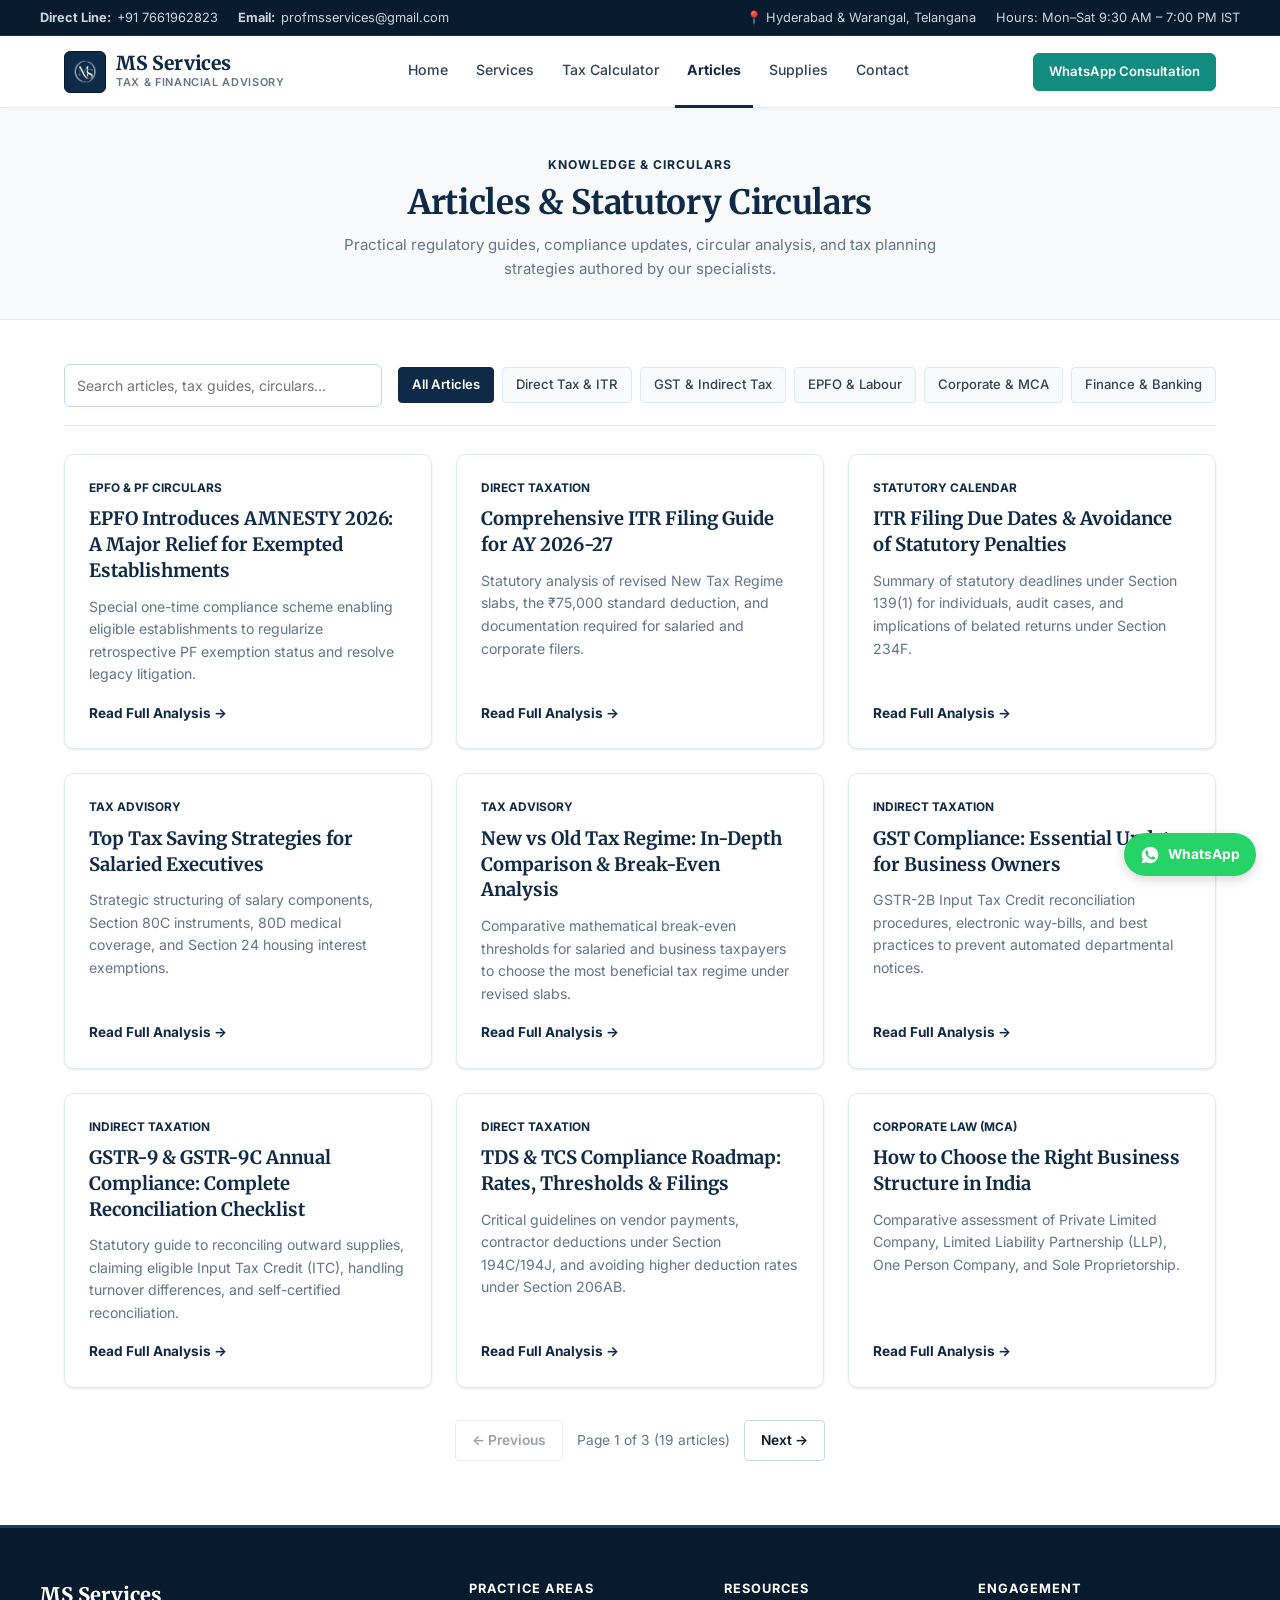
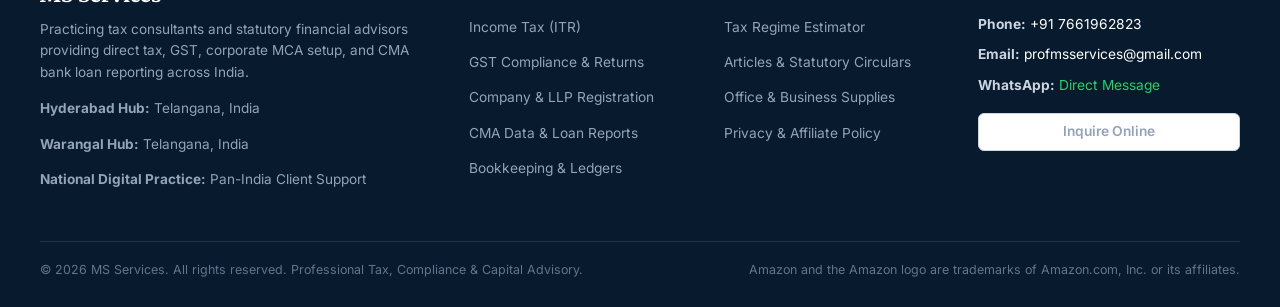
==== commit 1d605c2c: "Publish latest blog updates Co-authored-by: Copilot <223556219+Copilot@users.noreply.github.com>" ====
--- a/Blog.html
+++ b/Blog.html
@@ -107,8 +107,24 @@
   <!-- PAGE CONTENT CONTAINER -->
   <main class="page-content-container" id="main-content">
 
-    <div class="blog-corporate-grid">
-      <a class="blog-corporate-card" href="blog-detail.html?blog=epfo-amnesty-2026" data-blog-id="epfo-amnesty-2026">
+    <!-- Search & Category Filters -->
+    <div class="products-filter-bar articles-filter-bar">
+      <div class="search-input-wrap">
+        <input type="text" id="articles-search" class="search-field" placeholder="Search articles, tax guides, circulars..." aria-label="Search curated articles and circulars">
+      </div>
+
+      <div class="filter-pills-row" role="tablist" aria-label="Filter articles by category">
+        <button type="button" class="article-filter-btn product-filter-btn active" data-filter="all">All Articles</button>
+        <button type="button" class="article-filter-btn product-filter-btn" data-filter="tax">Direct Tax &amp; ITR</button>
+        <button type="button" class="article-filter-btn product-filter-btn" data-filter="gst">GST &amp; Indirect Tax</button>
+        <button type="button" class="article-filter-btn product-filter-btn" data-filter="epfo">EPFO &amp; Labour</button>
+        <button type="button" class="article-filter-btn product-filter-btn" data-filter="corporate">Corporate &amp; MCA</button>
+        <button type="button" class="article-filter-btn product-filter-btn" data-filter="finance">Finance &amp; Banking</button>
+      </div>
+    </div>
+
+    <div class="blog-corporate-grid" id="articles-container" aria-label="Articles and circulars directory">
+      <a class="blog-corporate-card" href="blog-detail.html?blog=epfo-amnesty-2026" data-blog-id="epfo-amnesty-2026" data-category="epfo">
         <div>
           <span class="blog-category-tag">EPFO &amp; PF Circulars</span>
           <h2>EPFO Introduces AMNESTY 2026: A Major Relief for Exempted Establishments</h2>
@@ -117,7 +133,7 @@
         <span class="blog-read-indicator">Read Full Analysis &rarr;</span>
       </a>
 
-      <a class="blog-corporate-card" href="blog-detail.html?blog=itr-filing-ay-2026-27" data-blog-id="itr-filing-ay-2026-27">
+      <a class="blog-corporate-card" href="blog-detail.html?blog=itr-filing-ay-2026-27" data-blog-id="itr-filing-ay-2026-27" data-category="tax">
         <div>
           <span class="blog-category-tag">Direct Taxation</span>
           <h2>Comprehensive ITR Filing Guide for AY 2026-27</h2>
@@ -126,7 +142,7 @@
         <span class="blog-read-indicator">Read Full Analysis &rarr;</span>
       </a>
 
-      <a class="blog-corporate-card" href="blog-detail.html?blog=itr-filing-due-date-ay-2026-27" data-blog-id="itr-filing-due-date-ay-2026-27">
+      <a class="blog-corporate-card" href="blog-detail.html?blog=itr-filing-due-date-ay-2026-27" data-blog-id="itr-filing-due-date-ay-2026-27" data-category="tax">
         <div>
           <span class="blog-category-tag">Statutory Calendar</span>
           <h2>ITR Filing Due Dates &amp; Avoidance of Statutory Penalties</h2>
@@ -135,7 +151,7 @@
         <span class="blog-read-indicator">Read Full Analysis &rarr;</span>
       </a>
 
-      <a class="blog-corporate-card" href="blog-detail.html?blog=tax-saving-tips" data-blog-id="tax-saving-tips">
+      <a class="blog-corporate-card" href="blog-detail.html?blog=tax-saving-tips" data-blog-id="tax-saving-tips" data-category="tax">
         <div>
           <span class="blog-category-tag">Tax Advisory</span>
           <h2>Top Tax Saving Strategies for Salaried Executives</h2>
@@ -144,7 +160,16 @@
         <span class="blog-read-indicator">Read Full Analysis &rarr;</span>
       </a>
 
-      <a class="blog-corporate-card" href="blog-detail.html?blog=gst-compliance" data-blog-id="gst-compliance">
+      <a class="blog-corporate-card" href="blog-detail.html?blog=new-vs-old-tax-regime" data-blog-id="new-vs-old-tax-regime" data-category="tax">
+        <div>
+          <span class="blog-category-tag">Tax Advisory</span>
+          <h2>New vs Old Tax Regime: In-Depth Comparison &amp; Break-Even Analysis</h2>
+          <p style="font-size: 0.88rem; color: var(--text-muted); line-height: 1.6;">Comparative mathematical break-even thresholds for salaried and business taxpayers to choose the most beneficial tax regime under revised slabs.</p>
+        </div>
+        <span class="blog-read-indicator">Read Full Analysis &rarr;</span>
+      </a>
+
+      <a class="blog-corporate-card" href="blog-detail.html?blog=gst-compliance" data-blog-id="gst-compliance" data-category="gst">
         <div>
           <span class="blog-category-tag">Indirect Taxation</span>
           <h2>GST Compliance: Essential Updates for Business Owners</h2>
@@ -153,7 +178,25 @@
         <span class="blog-read-indicator">Read Full Analysis &rarr;</span>
       </a>
 
-      <a class="blog-corporate-card" href="blog-detail.html?blog=business-incorporation" data-blog-id="business-incorporation">
+      <a class="blog-corporate-card" href="blog-detail.html?blog=gstr-9-annual-return" data-blog-id="gstr-9-annual-return" data-category="gst">
+        <div>
+          <span class="blog-category-tag">Indirect Taxation</span>
+          <h2>GSTR-9 &amp; GSTR-9C Annual Compliance: Complete Reconciliation Checklist</h2>
+          <p style="font-size: 0.88rem; color: var(--text-muted); line-height: 1.6;">Statutory guide to reconciling outward supplies, claiming eligible Input Tax Credit (ITC), handling turnover differences, and self-certified reconciliation.</p>
+        </div>
+        <span class="blog-read-indicator">Read Full Analysis &rarr;</span>
+      </a>
+
+      <a class="blog-corporate-card" href="blog-detail.html?blog=tds-tcs-provisions-2026" data-blog-id="tds-tcs-provisions-2026" data-category="tax">
+        <div>
+          <span class="blog-category-tag">Direct Taxation</span>
+          <h2>TDS &amp; TCS Compliance Roadmap: Rates, Thresholds &amp; Filings</h2>
+          <p style="font-size: 0.88rem; color: var(--text-muted); line-height: 1.6;">Critical guidelines on vendor payments, contractor deductions under Section 194C/194J, and avoiding higher deduction rates under Section 206AB.</p>
+        </div>
+        <span class="blog-read-indicator">Read Full Analysis &rarr;</span>
+      </a>
+
+      <a class="blog-corporate-card" href="blog-detail.html?blog=business-incorporation" data-blog-id="business-incorporation" data-category="corporate">
         <div>
           <span class="blog-category-tag">Corporate Law (MCA)</span>
           <h2>How to Choose the Right Business Structure in India</h2>
@@ -162,7 +205,34 @@
         <span class="blog-read-indicator">Read Full Analysis &rarr;</span>
       </a>
 
-      <a class="blog-corporate-card" href="blog-detail.html?blog=financial-planning" data-blog-id="financial-planning">
+      <a class="blog-corporate-card" href="blog-detail.html?blog=llp-annual-filing" data-blog-id="llp-annual-filing" data-category="corporate">
+        <div>
+          <span class="blog-category-tag">Corporate Law (MCA)</span>
+          <h2>LLP Annual Compliance: Form 11 and Form 8 Mandatory Filings</h2>
+          <p style="font-size: 0.88rem; color: var(--text-muted); line-height: 1.6;">Critical deadlines for MCA V3 compliance, statutory disclosures, digital signature requirements, and the revised graded penalty framework for LLPs.</p>
+        </div>
+        <span class="blog-read-indicator">Read Full Analysis &rarr;</span>
+      </a>
+
+      <a class="blog-corporate-card" href="blog-detail.html?blog=section-43bh-msme-compliance" data-blog-id="section-43bh-msme-compliance" data-category="finance">
+        <div>
+          <span class="blog-category-tag">Statutory Compliance</span>
+          <h2>Section 43B(h) MSME 45-Day Payment Rule: Practical Guide for Buyers</h2>
+          <p style="font-size: 0.88rem; color: var(--text-muted); line-height: 1.6;">Key implications of Section 43B(h) on income tax deductibility, vendor Udyam classification, written payment agreements, and financial year-end provisions.</p>
+        </div>
+        <span class="blog-read-indicator">Read Full Analysis &rarr;</span>
+      </a>
+
+      <a class="blog-corporate-card" href="blog-detail.html?blog=cma-data-bank-loans" data-blog-id="cma-data-bank-loans" data-category="finance">
+        <div>
+          <span class="blog-category-tag">Project Finance &amp; CMA</span>
+          <h2>Preparing CMA Data for Bank Loan Sanctions: What Bankers Evaluate</h2>
+          <p style="font-size: 0.88rem; color: var(--text-muted); line-height: 1.6;">Comprehensive guide to structuring operating statements, fund flow analysis, current ratio projections, and DSCR metrics for term loan approvals.</p>
+        </div>
+        <span class="blog-read-indicator">Read Full Analysis &rarr;</span>
+      </a>
+
+      <a class="blog-corporate-card" href="blog-detail.html?blog=financial-planning" data-blog-id="financial-planning" data-category="tax">
         <div>
           <span class="blog-category-tag">Presumptive Tax</span>
           <h2>Understanding Section 44ADA Presumptive Tax for Professionals</h2>
@@ -171,7 +241,7 @@
         <span class="blog-read-indicator">Read Full Analysis &rarr;</span>
       </a>
 
-      <a class="blog-corporate-card" href="blog-detail.html?blog=income-tax-filing" data-blog-id="income-tax-filing">
+      <a class="blog-corporate-card" href="blog-detail.html?blog=income-tax-filing" data-blog-id="income-tax-filing" data-category="tax">
         <div>
           <span class="blog-category-tag">Filing Rectification</span>
           <h2>Common Tax Filing Errors That Trigger Scrutiny Notices</h2>
@@ -180,7 +250,34 @@
         <span class="blog-read-indicator">Read Full Analysis &rarr;</span>
       </a>
 
-      <a class="blog-corporate-card" href="blog-detail.html?blog=nse-ipo" data-blog-id="nse-ipo">
+      <a class="blog-corporate-card" href="blog-detail.html?blog=accounting-internal-controls" data-blog-id="accounting-internal-controls" data-category="finance">
+        <div>
+          <span class="blog-category-tag">Accounting &amp; Audit</span>
+          <h2>Bookkeeping Best Practices &amp; Financial Controls for Growing Enterprises</h2>
+          <p style="font-size: 0.88rem; color: var(--text-muted); line-height: 1.6;">Establishing systematic ledgers, weekly bank reconciliations, automated payroll deductions, and clean audit trails for statutory compliance.</p>
+        </div>
+        <span class="blog-read-indicator">Read Full Analysis &rarr;</span>
+      </a>
+
+      <a class="blog-corporate-card" href="blog-detail.html?blog=epfo-withdrawal-changes" data-blog-id="epfo-withdrawal-changes" data-category="epfo">
+        <div>
+          <span class="blog-category-tag">EPFO &amp; PF Circulars</span>
+          <h2>EPFO Withdrawal Rule Changes &amp; Simplified Claim Categories</h2>
+          <p style="font-size: 0.88rem; color: var(--text-muted); line-height: 1.6;">Key reforms in EPFO partial withdrawals, 12-month minimum service requirement, 25% minimum balance rule, and revised settlement timelines.</p>
+        </div>
+        <span class="blog-read-indicator">Read Full Analysis &rarr;</span>
+      </a>
+
+      <a class="blog-corporate-card" href="blog-detail.html?blog=startup-funding" data-blog-id="startup-funding" data-category="corporate">
+        <div>
+          <span class="blog-category-tag">Startups &amp; Capital</span>
+          <h2>Startup India Seed Fund &amp; Capital Structuring for Founders</h2>
+          <p style="font-size: 0.88rem; color: var(--text-muted); line-height: 1.6;">DPIIT startup recognition benefits, Seed Fund Scheme eligibility, compliance milestones, and debt-equity structuring for emerging ventures.</p>
+        </div>
+        <span class="blog-read-indicator">Read Full Analysis &rarr;</span>
+      </a>
+
+      <a class="blog-corporate-card" href="blog-detail.html?blog=nse-ipo" data-blog-id="nse-ipo" data-category="finance">
         <div>
           <span class="blog-category-tag">Capital Markets</span>
           <h2>NSE IPO: Critical Metrics for Investors &amp; Corporates</h2>
@@ -188,7 +285,19 @@
         </div>
         <span class="blog-read-indicator">Read Full Analysis &rarr;</span>
       </a>
-    </div>
+
+      <a class="blog-corporate-card" href="blog-detail.html?blog=world-bank-climate-finance-target" data-blog-id="world-bank-climate-finance-target" data-category="finance">
+        <div>
+          <span class="blog-category-tag">Global Finance</span>
+          <h2>World Bank Climate Finance Targets &amp; ESG Trends for Enterprises</h2>
+          <p style="font-size: 0.88rem; color: var(--text-muted); line-height: 1.6;">Analysis of international multilateral climate commitments, ESG disclosure requirements, and implications for domestic infrastructure lending.</p>
+        </div>
+        <span class="blog-read-indicator">Read Full Analysis &rarr;</span>
+      </a>
+    </div>
+
+    <!-- Articles Pagination (Same style & functionality as supplies) -->
+    <nav id="articles-pagination" class="pagination-row" aria-label="Articles pagination" hidden></nav>
   </main>
 
   <!-- FOOTER -->
@@ -251,5 +360,6 @@
   </a>
 
   <script src="script.js"></script>
+  <script src="articles-loader.js"></script>
 </body>
 </html>
